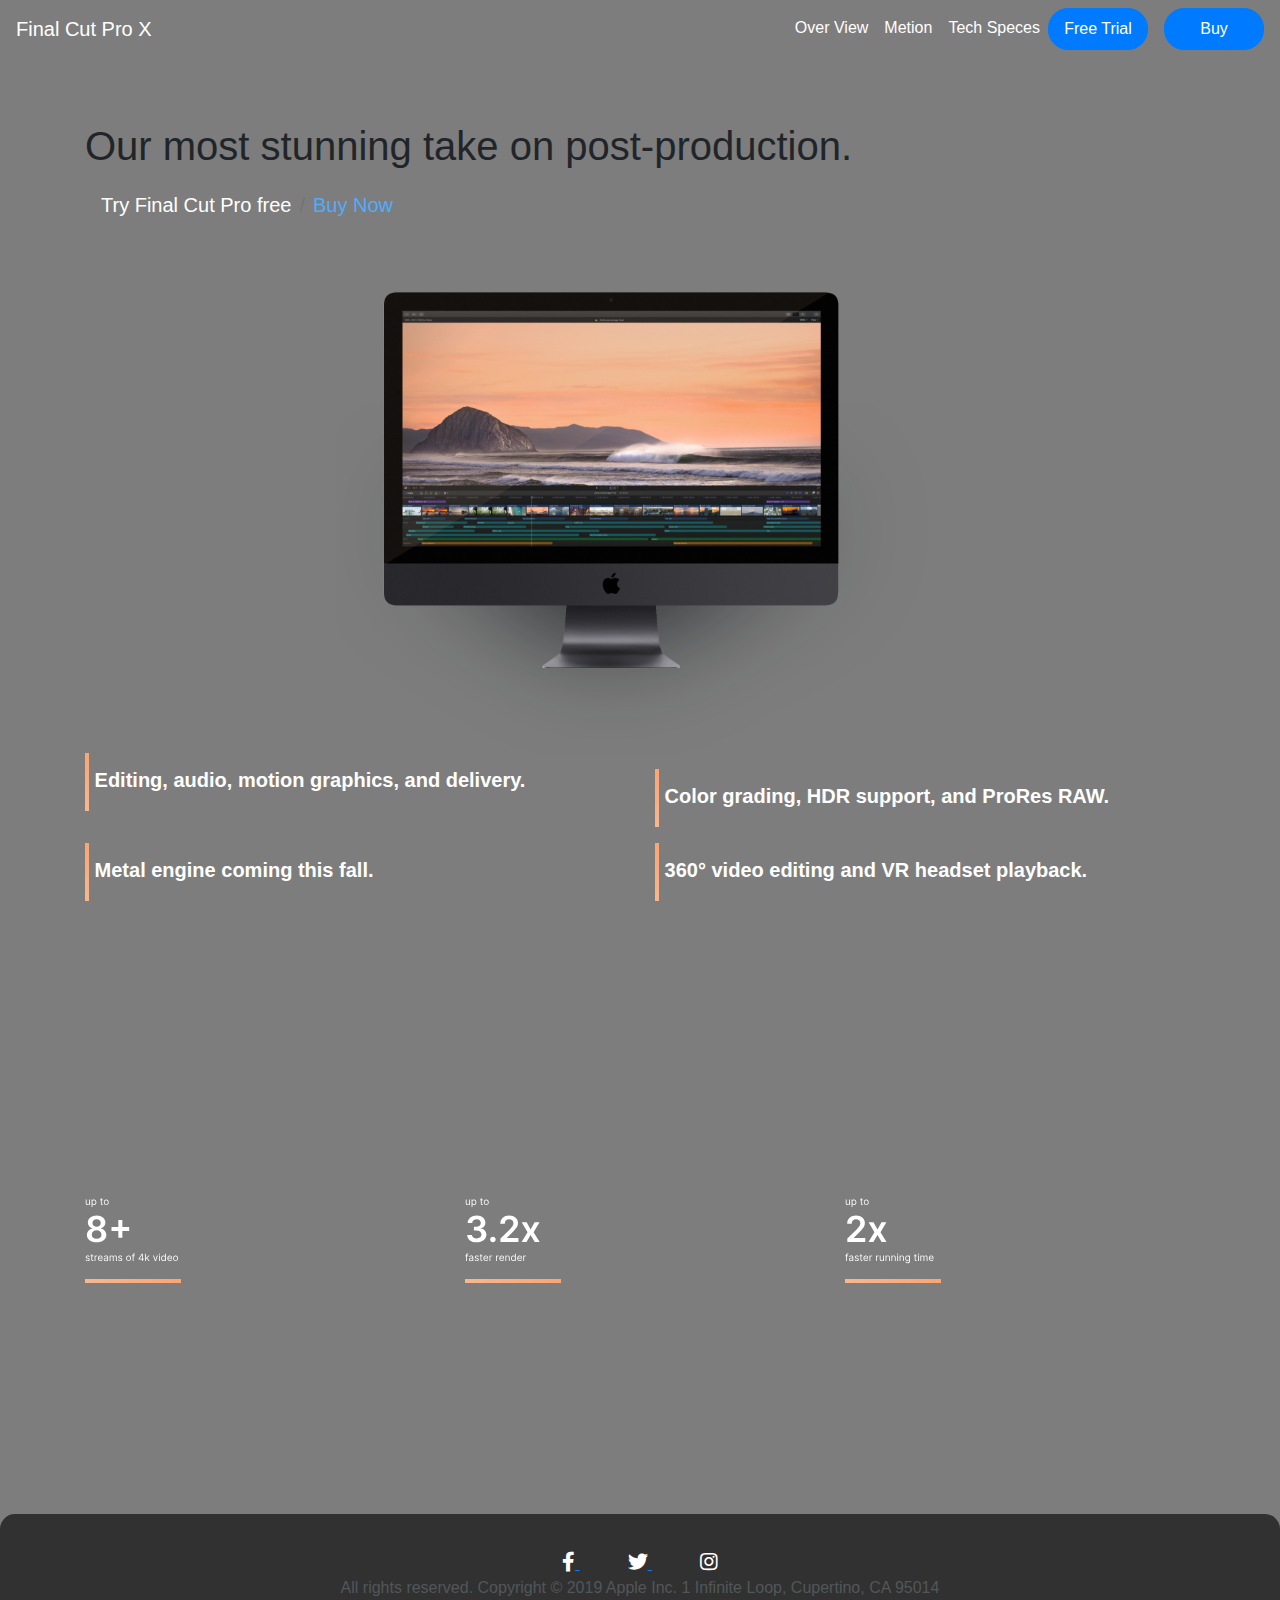
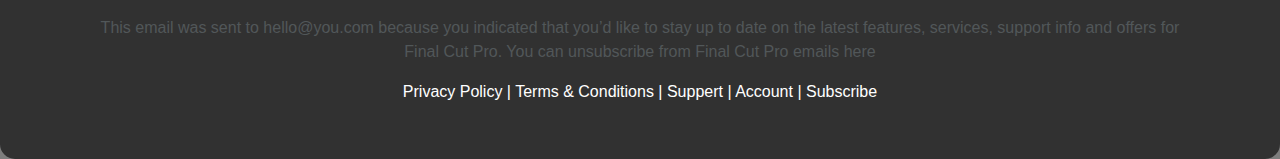
==== buy.html @ 356c301e "first commit" ====
<!DOCTYPE html>
<html lang="en">

<head>
    <meta charset="UTF-8">
    <meta http-equiv="X-UA-Compatible" content="IE=edge">
    <meta name="viewport" content="width=device-width, initial-scale=1.0">
    <title>Buy</title>
    <link rel="stylesheet" href="css/bootstrap.min.css" />
    <link rel="stylesheet" href="css/all.min.css">
    <link rel="stylesheet" href="css/style.css" />
</head>

<body class="buyPage">
    <section>
        <nav class="navbar navbar-expand-lg navbar-light">
            <a class="navbar-brand" href="#">Final Cut Pro X</a>
            <button class="navbar-toggler" type="button" data-toggle="collapse" data-target="#navbarNav"
                aria-controls="navbarNav" aria-expanded="false" aria-label="Toggle navigation">
                <span class="navbar-toggler-icon"></span>
            </button>
            <div class="collapse navbar-collapse" id="navbarNav">
                <ul class="navbar-nav ml-auto">
                    <li class="nav-item active">
                        <a class="nav-link" href="#">Over View</a>
                    </li>
                    <li class="nav-item">
                        <a class="nav-link" href="#">Metion</a>
                    </li>
                    <li class="nav-item">
                        <a class="nav-link" href="#">Tech Speces</a>
                    </li>
                    <li class="nav-item">
                        <a class="nav-link buy btn btn-primary mr-3" href="#">Free Trial</a>
                    </li>
                    <li class="nav-item">
                        <a class="nav-link buy btn btn-primary" href="#">Buy</a>
                    </li>
                </ul>
            </div>
        </nav>
    </section>
    <section class="header">
        <div class="container text-center">
            <h1 class="text-left">Our most stunning take on post-production.</h1>
            <nav aria-label="breadcrumb">
                <ol class="breadcrumb">
                    <li class="breadcrumb-item"><a href="index.html">Try Final Cut Pro free</a></li>
                    <li class="breadcrumb-item active" aria-current="page">Buy Now</li>
                </ol>
            </nav>
            <img class="mt-3" src="img/Imac Mockup.svg" alt="">
        </div>
    </section>
    <section class="det">
        <div class="container">
            <div class="row">
                <div class="col-md-6">
                    <div class="detail">
                        <img src="img/Rectangle 2.svg" alt="">
                        <p class="d-inline"> Editing, audio, motion graphics, and delivery.</p>
                        <br>
                    </div>
                </div>
                <div class="col-md-6">
                    <div class="detail mt-3">
                        <img src="img/Rectangle 2.svg" alt="">
                        <p class="d-inline"> Color grading, HDR support, and ProRes RAW.</p>
                        <br>
                    </div>
                </div>
                <div class="col-md-6">
                    <div class="detail mt-3">
                        <img src="img/Rectangle 2.svg" alt="">
                        <p class="d-inline">Metal engine coming this fall.</p>
                        <br>
                    </div>
                </div>
                <div class="col-md-6">
                    <div class="detail mt-3">
                        <img src="img/Rectangle 2.svg" alt="">
                        <p class="d-inline">360° video editing and VR headset playback.</p>
                        <br>
                    </div>
                </div>
            </div>
        </div>
    </section>
    <section class="collectiom_img">
        <div class="container">
            <div class="row">
                <div class="col-md-4">
                    <img src="img/8.svg" alt="">
                </div>
                <div class="col-md-4">
                    <img src="img/3.2.svg" alt="">
                </div>
                <div class="col-md-4">
                    <img src="img/2.svg" alt="">
                </div>
            </div>
        </div>
    </section>
    <footer>
        <div class="container text-center">
        <div class="social text-center">
                <a href="#">
                    <i class="fab fa-facebook-f"></i>
                </a>
                <a href="#" class="ml-5">
                    <i class="fab fa-twitter"></i>
                </a>
                <a href="#" class="ml-5">
                    <i class="fab fa-instagram"></i>
                </a>
            </div>
            <p>All rights reserved. Copyright © 2019 Apple Inc. 1 Infinite Loop, Cupertino, CA 95014</p>
            <p>This email was sent to hello@you.com because you indicated that you’d like to stay up to date on the latest features, services, support info and offers for Final Cut Pro. You can unsubscribe from Final Cut Pro emails here</p>
            <p>Privacy Policy | Terms & Conditions | Suppert | Account | Subscribe</p>
        </div>
    </footer>
    <script src="js/jquery-3.6.0.js"></script>
    <script src="js/bootstrap.min.js"></script>
</body>

</html>
---- css/style.css ----
a:hover{
    text-decoration: none;
}
img{
    max-width:100%;
    height:auto
}
.main{
    background-color: #F4F4F4;
    font-family: Inter;
}
.SectionNavber{
    background-color: #fff;
    margin: 0px 8%;
    border-radius: 7px;
    padding-top: 2%;
    margin-top: 1%;
    padding-bottom: .3%;
}
.SectionNavber .container{
    padding: 0;
}
.SectionNavber .nav{
    display: flex;
    justify-content: center;
    background-color: #444444;
    border-radius: 8px 8px 8px 8px;
    margin-top: 4%;
}
.SectionNavber .nav a{
    color: #fff;
    font-size: 15px;
    font-weight: 600;
}
.change , .check ,.main footer{
    margin-top: 3%;
    border-radius: 5px;
}
.main .change .container ,.main .check .container ,.main footer .container{
    background-color: #fff;
    padding: 3% 4% 2% 4%;
    border-radius: 25px;
}
.change h2{
    font-weight: 900;
    font-size: 40px;
    padding-top: 3%;
    padding-bottom: 4%;
}
    .change p{
        color: #515759;
        font-size: 25px;
        padding-bottom: 3%;
    }
    .change .visit{
        display: block;
        font-size: 20px;
        font-weight: 500;
    }
    .change .buy{
        padding: 1.3% 9%;
        border-radius: 10px;
        margin-top: 18%;
        }
        .check .container .row .col-md-6 {
            padding-top: 10%;
        }
        .check .container p{
            font-weight: 700;
            font-size: 20px;
        }
        .check .container span{
            color: #515759;
            display: block;
        }
        .check a.buy{
            padding:1% 12%;
        }
        footer h2{
            font-size: 30px;
            font-weight: 800;
        }
        footer p{
            color: #515759;
        }
        footer a.m{
            margin-right: 33.3333%;
        }
        footer a i{
            font-size: 20px;
        }
        footer .mt-6{
            margin-top: 2rem;
        }
        .buyPage{
            background-color: #7D7D7D;
        }
        nav a{
            color: #fff !important;
        }
        .buyPage nav a.buy{
            border-radius: 20px;
            width: 100px;
        }
        @media (max-width: 992px){
        nav a {
            margin-top: 2%;
        }
    }
    .header{
        margin-top: 5%;
    }
    .breadcrumb{
        background-color: transparent;
    }
    .breadcrumb .breadcrumb-item{        
        color: #51ACFF !important;
        font-size: 20px;
        font-weight: 500;
    }
    .det .detail{
        font-weight: 700;
        font-size: 20px;
        color: #fff;
    }
    .collectiom_img{
        margin-top: 5%;
        padding: 18% 0;
    }
    .buyPage footer {
        background-color: #313131;
        border-radius: 15px;
        padding: 3% ;
    }
    .buyPage footer .social i{
        color: #fff;
        text-align: center;
    }
    .buyPage footer p{
        color: #7D7D7D, 100%;
    }
    .buyPage footer p:nth-child(4){
        color: #fff;
    }
    .clothesPage{
        background-color: #F4F4F4;
    }
    .clothesPage .structure{
        background-color: #fff;
        padding: 4% 4% 13%;
        border-radius: 20px;
        }
    .clothesPage header .float-left .float-left img{
        padding-right: 1.3rem;
    }
    .clothesPage .co{
        color:#7D7D7D ;
    }
    .clothesPage .name{
        font-weight: 800;
    }
    .clear-fix{
        clear: both;
    }
    .justifyContent-center{
        display: flex;
        justify-content: center;
        margin-top: 3%;
    }
    .save{
        margin-top: 5%;
    }
    .save h2{
        margin-bottom: 5%;
    }
    .clothesPage .save p{
        color: #515759;
    }
    .code label{
        background-color:#f1f1f1;
        padding: 2% 7%;
        margin-right: 2%;
    }
    .code a{
        padding: 1.3% 6%;
    }
    .code p{
        color: #B6B6B6;
    }
    .clothesPage .discover{
        margin-top: 5%;
    }
    .discover h2{
        font-weight: 700;
    }
    .discover .price{
        color: #7D7D7D;
    }
    .clothesPage footer{
        margin-top: 7%;
    }
    footer a{
        text-decoration: underline;
    }
    footer a:hover{
        text-decoration: underline;
    }
    .showClothes{
        background-color: #FAFAFA;
    }
    .showClothes p{
        color: #515759;
    }
    .showClothes .best .border{
        border: 1px solid #00f !important;
        padding: 0 2%;
        font-size: 30px;
        }
        .showClothes .mb-6{
            margin-bottom: 5.2rem;
        }
        .dropdown-divider{
            border: 1px solid #D6D7D9;
        }
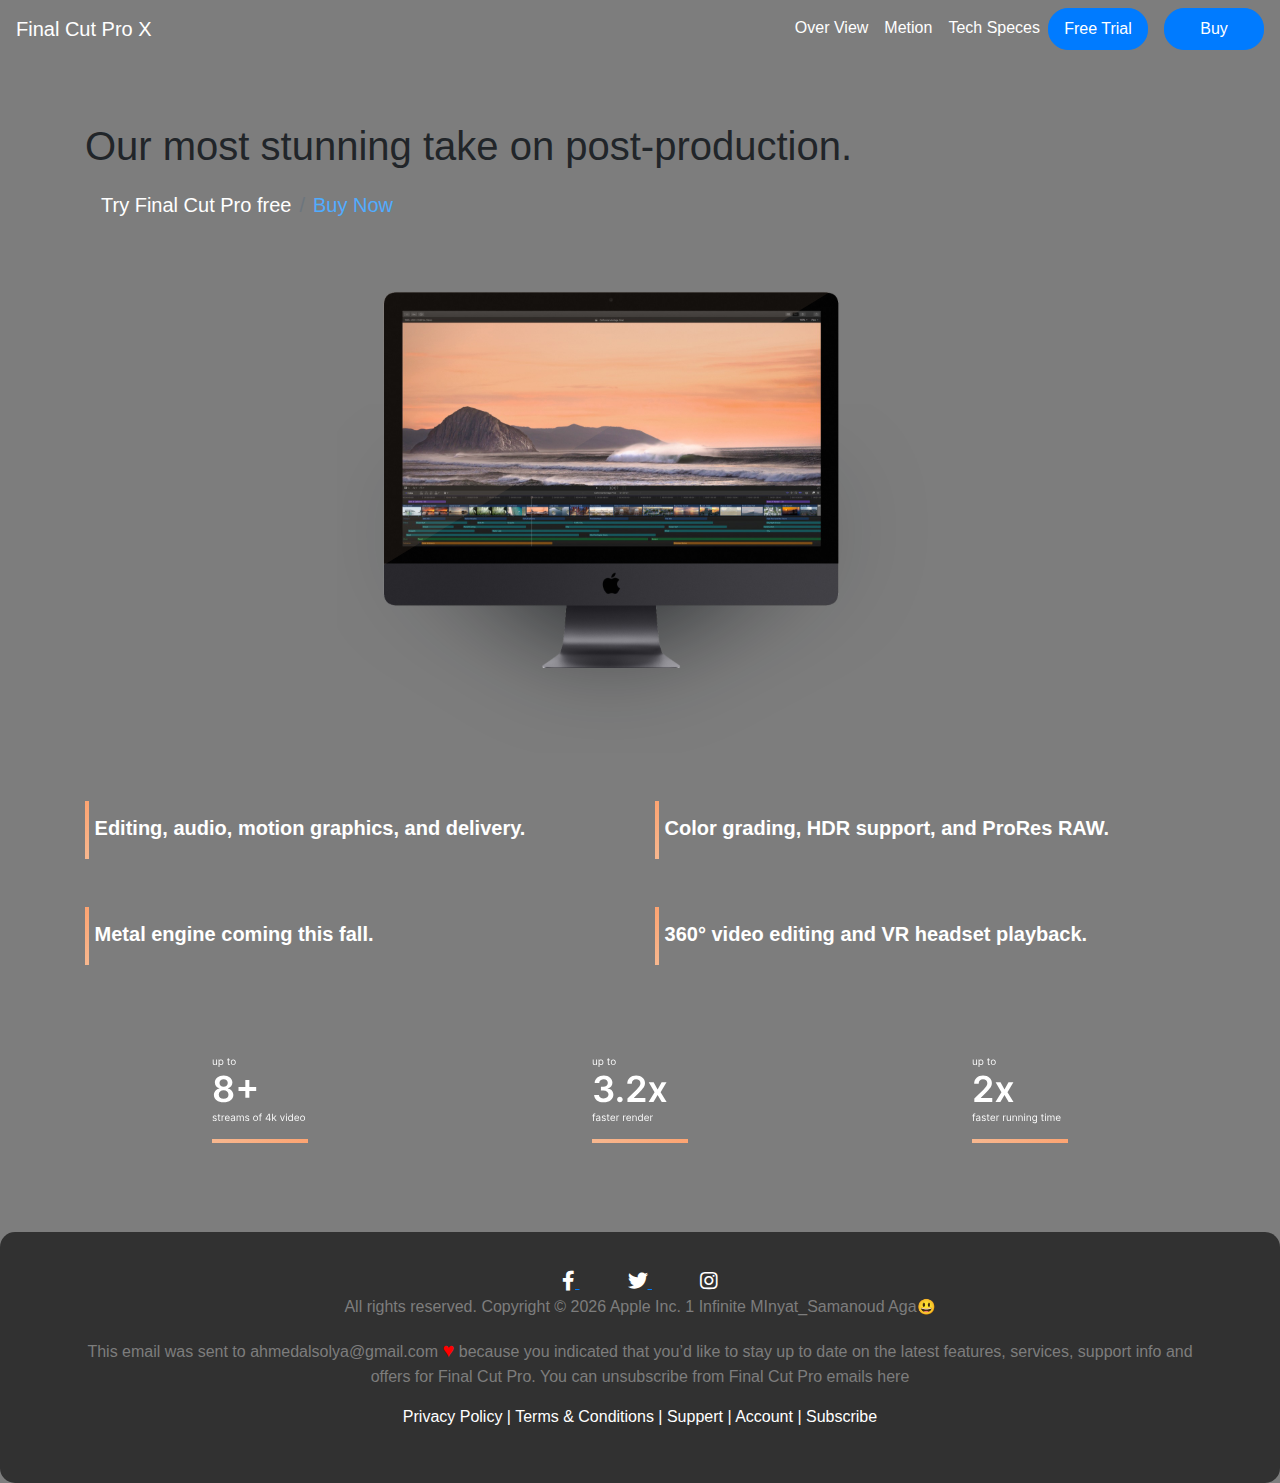
==== commit dc6f1232: "First Time" ====
--- a/buy.html
+++ b/buy.html
@@ -56,28 +56,28 @@
         <div class="container">
             <div class="row">
                 <div class="col-md-6">
-                    <div class="detail">
+                    <div class="detail mt-5">
                         <img src="img/Rectangle 2.svg" alt="">
                         <p class="d-inline"> Editing, audio, motion graphics, and delivery.</p>
                         <br>
                     </div>
                 </div>
                 <div class="col-md-6">
-                    <div class="detail mt-3">
+                    <div class="detail mt-5">
                         <img src="img/Rectangle 2.svg" alt="">
                         <p class="d-inline"> Color grading, HDR support, and ProRes RAW.</p>
                         <br>
                     </div>
                 </div>
                 <div class="col-md-6">
-                    <div class="detail mt-3">
+                    <div class="detail mt-5">
                         <img src="img/Rectangle 2.svg" alt="">
                         <p class="d-inline">Metal engine coming this fall.</p>
                         <br>
                     </div>
                 </div>
                 <div class="col-md-6">
-                    <div class="detail mt-3">
+                    <div class="detail mt-5">
                         <img src="img/Rectangle 2.svg" alt="">
                         <p class="d-inline">360° video editing and VR headset playback.</p>
                         <br>
@@ -114,9 +114,9 @@
                     <i class="fab fa-instagram"></i>
                 </a>
             </div>
-            <p>All rights reserved. Copyright © 2019 Apple Inc. 1 Infinite Loop, Cupertino, CA 95014</p>
-            <p>This email was sent to hello@you.com because you indicated that you’d like to stay up to date on the latest features, services, support info and offers for Final Cut Pro. You can unsubscribe from Final Cut Pro emails here</p>
-            <p>Privacy Policy | Terms & Conditions | Suppert | Account | Subscribe</p>
+            <p>All rights reserved. Copyright &copy; <script>document.write(new Date().getFullYear());</script> Apple Inc. 1 Infinite MInyat_Samanoud Aga<span style="color: yellow;font-size: 15px;">&#128515;</span></p>
+            <p>This email was sent to ahmedalsolya@gmail.com <span style="color: #f00; font-size: 20px;">&#9829;</span> because you indicated that you’d like to stay up to date on the latest features, services, support info and offers for Final Cut Pro. You can unsubscribe from Final Cut Pro emails here</p>
+            <p>Privacy Policy | Terms &#38; Conditions | Suppert | Account | Subscribe</p>
         </div>
     </footer>
     <script src="js/jquery-3.6.0.js"></script>
--- a/css/style.css
+++ b/css/style.css
@@ -1,224 +1,302 @@
-a:hover{
+a:hover {
     text-decoration: none;
 }
-img{
-    max-width:100%;
-    height:auto
-}
-.main{
-    background-color: #F4F4F4;
+
+img {
+    max-width: 100%;
+    height: auto;
+}
+
+.main {
+    background-color: #f4f4f4;
     font-family: Inter;
 }
-.SectionNavber{
+.navbar-light .navbar-toggler-icon{
+    background-image:url("data:image/svg+xml,%3csvg xmlns='http://www.w3.org/2000/svg' width='40' height='40' viewBox='0 0 30 30'%3e%3cpath stroke='rgba(255, 255, 255, 1)' stroke-linecap='round' stroke-miterlimit='12' stroke-width='2.5' d='M4 7h22M4 15h22M4 23h22'/%3e%3c/svg%3e") ;
+}
+.SectionNavber {
     background-color: #fff;
     margin: 0px 8%;
     border-radius: 7px;
     padding-top: 2%;
     margin-top: 1%;
-    padding-bottom: .3%;
-}
-.SectionNavber .container{
+    padding-bottom: 0.3%;
+}
+
+.SectionNavber .container {
     padding: 0;
 }
-.SectionNavber .nav{
+
+.SectionNavber nav {
     display: flex;
     justify-content: center;
     background-color: #444444;
     border-radius: 8px 8px 8px 8px;
     margin-top: 4%;
 }
-.SectionNavber .nav a{
+.SectionNavber .collapse{
+    justify-content: center;
+}
+.SectionNavber nav a {
     color: #fff;
     font-size: 15px;
     font-weight: 600;
 }
-.change , .check ,.main footer{
+
+.change,
+.check,
+.main footer {
     margin-top: 3%;
     border-radius: 5px;
 }
-.main .change .container ,.main .check .container ,.main footer .container{
+
+.main .change .container,
+.main .check .container,
+.main footer .container {
     background-color: #fff;
     padding: 3% 4% 2% 4%;
     border-radius: 25px;
 }
-.change h2{
+
+.change h2 {
     font-weight: 900;
     font-size: 40px;
     padding-top: 3%;
     padding-bottom: 4%;
 }
-    .change p{
-        color: #515759;
-        font-size: 25px;
-        padding-bottom: 3%;
+
+.change p {
+    color: #515759;
+    font-size: 25px;
+    padding-bottom: 3%;
+}
+
+.change .visit {
+    display: block;
+    font-size: 20px;
+    font-weight: 500;
+}
+
+.change .buy {
+    padding: 1.3% 9%;
+    border-radius: 10px;
+    margin-top: 18%;
+}
+
+.change .img_watch {
+    display: flex;
+    justify-content: center;
+}
+
+/* .check .container .row .col-md-6 {
+    padding-top: 2%;
+} */
+
+.check .sell{
+
+}
+
+.check .container p {
+    font-weight: 700;
+    font-size: 20px;
+}
+
+.check .container span {
+    color: #515759;
+    display: block;
+}
+
+.check a.buy {
+    padding: 1% 12%;
+}
+
+footer h2 {
+    font-size: 30px;
+    font-weight: 800;
+}
+
+footer p {
+    color: #515759;
+}
+
+footer a.m {
+    margin-right: 33.3333%;
+}
+
+footer a i {
+    font-size: 20px;
+}
+
+footer .mt-6 {
+    margin-top: 2rem;
+}
+
+.buyPage {
+    background-color: #7d7d7d;
+}
+
+nav a {
+    color: #fff !important;
+}
+
+.buyPage nav a.buy {
+    border-radius: 20px;
+    width: 100px;
+}
+
+@media (max-width: 992px) {
+    nav a {
+        margin-top: 2%;
     }
-    .change .visit{
-        display: block;
-        font-size: 20px;
-        font-weight: 500;
-    }
-    .change .buy{
-        padding: 1.3% 9%;
-        border-radius: 10px;
-        margin-top: 18%;
-        }
-        .check .container .row .col-md-6 {
-            padding-top: 10%;
-        }
-        .check .container p{
-            font-weight: 700;
-            font-size: 20px;
-        }
-        .check .container span{
-            color: #515759;
-            display: block;
-        }
-        .check a.buy{
-            padding:1% 12%;
-        }
-        footer h2{
-            font-size: 30px;
-            font-weight: 800;
-        }
-        footer p{
-            color: #515759;
-        }
-        footer a.m{
-            margin-right: 33.3333%;
-        }
-        footer a i{
-            font-size: 20px;
-        }
-        footer .mt-6{
-            margin-top: 2rem;
-        }
-        .buyPage{
-            background-color: #7D7D7D;
-        }
-        nav a{
-            color: #fff !important;
-        }
-        .buyPage nav a.buy{
-            border-radius: 20px;
-            width: 100px;
-        }
-        @media (max-width: 992px){
-        nav a {
-            margin-top: 2%;
-        }
-    }
-    .header{
-        margin-top: 5%;
-    }
-    .breadcrumb{
-        background-color: transparent;
-    }
-    .breadcrumb .breadcrumb-item{        
-        color: #51ACFF !important;
-        font-size: 20px;
-        font-weight: 500;
-    }
-    .det .detail{
-        font-weight: 700;
-        font-size: 20px;
-        color: #fff;
-    }
-    .collectiom_img{
-        margin-top: 5%;
-        padding: 18% 0;
-    }
-    .buyPage footer {
-        background-color: #313131;
-        border-radius: 15px;
-        padding: 3% ;
-    }
-    .buyPage footer .social i{
-        color: #fff;
-        text-align: center;
-    }
-    .buyPage footer p{
-        color: #7D7D7D, 100%;
-    }
-    .buyPage footer p:nth-child(4){
-        color: #fff;
-    }
-    .clothesPage{
-        background-color: #F4F4F4;
-    }
-    .clothesPage .structure{
-        background-color: #fff;
-        padding: 4% 4% 13%;
-        border-radius: 20px;
-        }
-    .clothesPage header .float-left .float-left img{
-        padding-right: 1.3rem;
-    }
-    .clothesPage .co{
-        color:#7D7D7D ;
-    }
-    .clothesPage .name{
-        font-weight: 800;
-    }
-    .clear-fix{
-        clear: both;
-    }
-    .justifyContent-center{
-        display: flex;
-        justify-content: center;
-        margin-top: 3%;
-    }
-    .save{
-        margin-top: 5%;
-    }
-    .save h2{
-        margin-bottom: 5%;
-    }
-    .clothesPage .save p{
-        color: #515759;
-    }
-    .code label{
-        background-color:#f1f1f1;
-        padding: 2% 7%;
-        margin-right: 2%;
-    }
-    .code a{
-        padding: 1.3% 6%;
-    }
-    .code p{
-        color: #B6B6B6;
-    }
-    .clothesPage .discover{
-        margin-top: 5%;
-    }
-    .discover h2{
-        font-weight: 700;
-    }
-    .discover .price{
-        color: #7D7D7D;
-    }
-    .clothesPage footer{
-        margin-top: 7%;
-    }
-    footer a{
-        text-decoration: underline;
-    }
-    footer a:hover{
-        text-decoration: underline;
-    }
-    .showClothes{
-        background-color: #FAFAFA;
-    }
-    .showClothes p{
-        color: #515759;
-    }
-    .showClothes .best .border{
-        border: 1px solid #00f !important;
-        padding: 0 2%;
-        font-size: 30px;
-        }
-        .showClothes .mb-6{
-            margin-bottom: 5.2rem;
-        }
-        .dropdown-divider{
-            border: 1px solid #D6D7D9;
-        }+}
+
+.header {
+    margin-top: 5%;
+}
+
+.breadcrumb {
+    background-color: transparent;
+}
+
+.breadcrumb .breadcrumb-item {
+    color: #51acff !important;
+    font-size: 20px;
+    font-weight: 500;
+}
+
+.det .detail {
+    font-weight: 700;
+    font-size: 20px;
+    color: #fff;
+}
+
+.collectiom_img {
+    padding: 7% 0;
+    text-align: center;
+}
+
+.buyPage footer {
+    background-color: #313131;
+    border-radius: 15px;
+    padding: 3%;
+}
+
+.buyPage footer .social i {
+    color: #fff;
+    text-align: center;
+}
+
+.buyPage footer p {
+    color: #7d7d7d;
+}
+
+.buyPage footer p:nth-child(4) {
+    color: #fff;
+}
+
+.clothesPage {
+    background-color: #f4f4f4;
+}
+
+.clothesPage .structure {
+    background-color: #fff;
+    padding: 4% 4% 13%;
+    border-radius: 20px;
+}
+
+.clothesPage header .float-left .float-left img {
+    padding-right: 1.3rem;
+}
+
+.clothesPage .co {
+    color: #7d7d7d;
+}
+
+.clothesPage .name {
+    font-weight: 800;
+}
+
+.clear-fix {
+    clear: both;
+}
+
+.justifyContent-center {
+    display: flex;
+    justify-content: center;
+    margin-top: 3%;
+}
+
+.save {
+    margin-top: 4%;
+}
+
+.save h2 {
+    margin-bottom: 3%;
+}
+
+.clothesPage .save p {
+    color: #515759;
+}
+
+.code label {
+    background-color: #f1f1f1;
+    padding: 1.3% 7%;
+    margin-right: 2%;
+}
+
+.code a {
+    padding: 1.3% 6%;
+}
+
+.code p {
+    color: #b6b6b6;
+}
+
+.clothesPage .discover {
+    margin-top: 3%;
+}
+
+.discover h2 {
+    font-weight: 700;
+    font-size: 25px;
+}
+
+.discover .price {
+    color: #7d7d7d;
+}
+
+.clothesPage footer {
+    margin-top: 7%;
+}
+
+footer a {
+    text-decoration: underline;
+}
+
+footer a:hover {
+    text-decoration: underline;
+}
+
+.showClothes {
+    background-color: #fafafa;
+}
+
+.showClothes p {
+    color: #515759;
+}
+.showClothes .best{
+    margin-top: 4%;
+}
+.showClothes .best .border {
+    border: 1px solid #00f !important;
+    padding: 0 2%;
+    font-size: 30px;
+}
+
+.showClothes .mb-6 {
+    margin-bottom: 5.2rem;
+}
+
+.dropdown-divider {
+    border: 1px solid #d6d7d9;
+}
